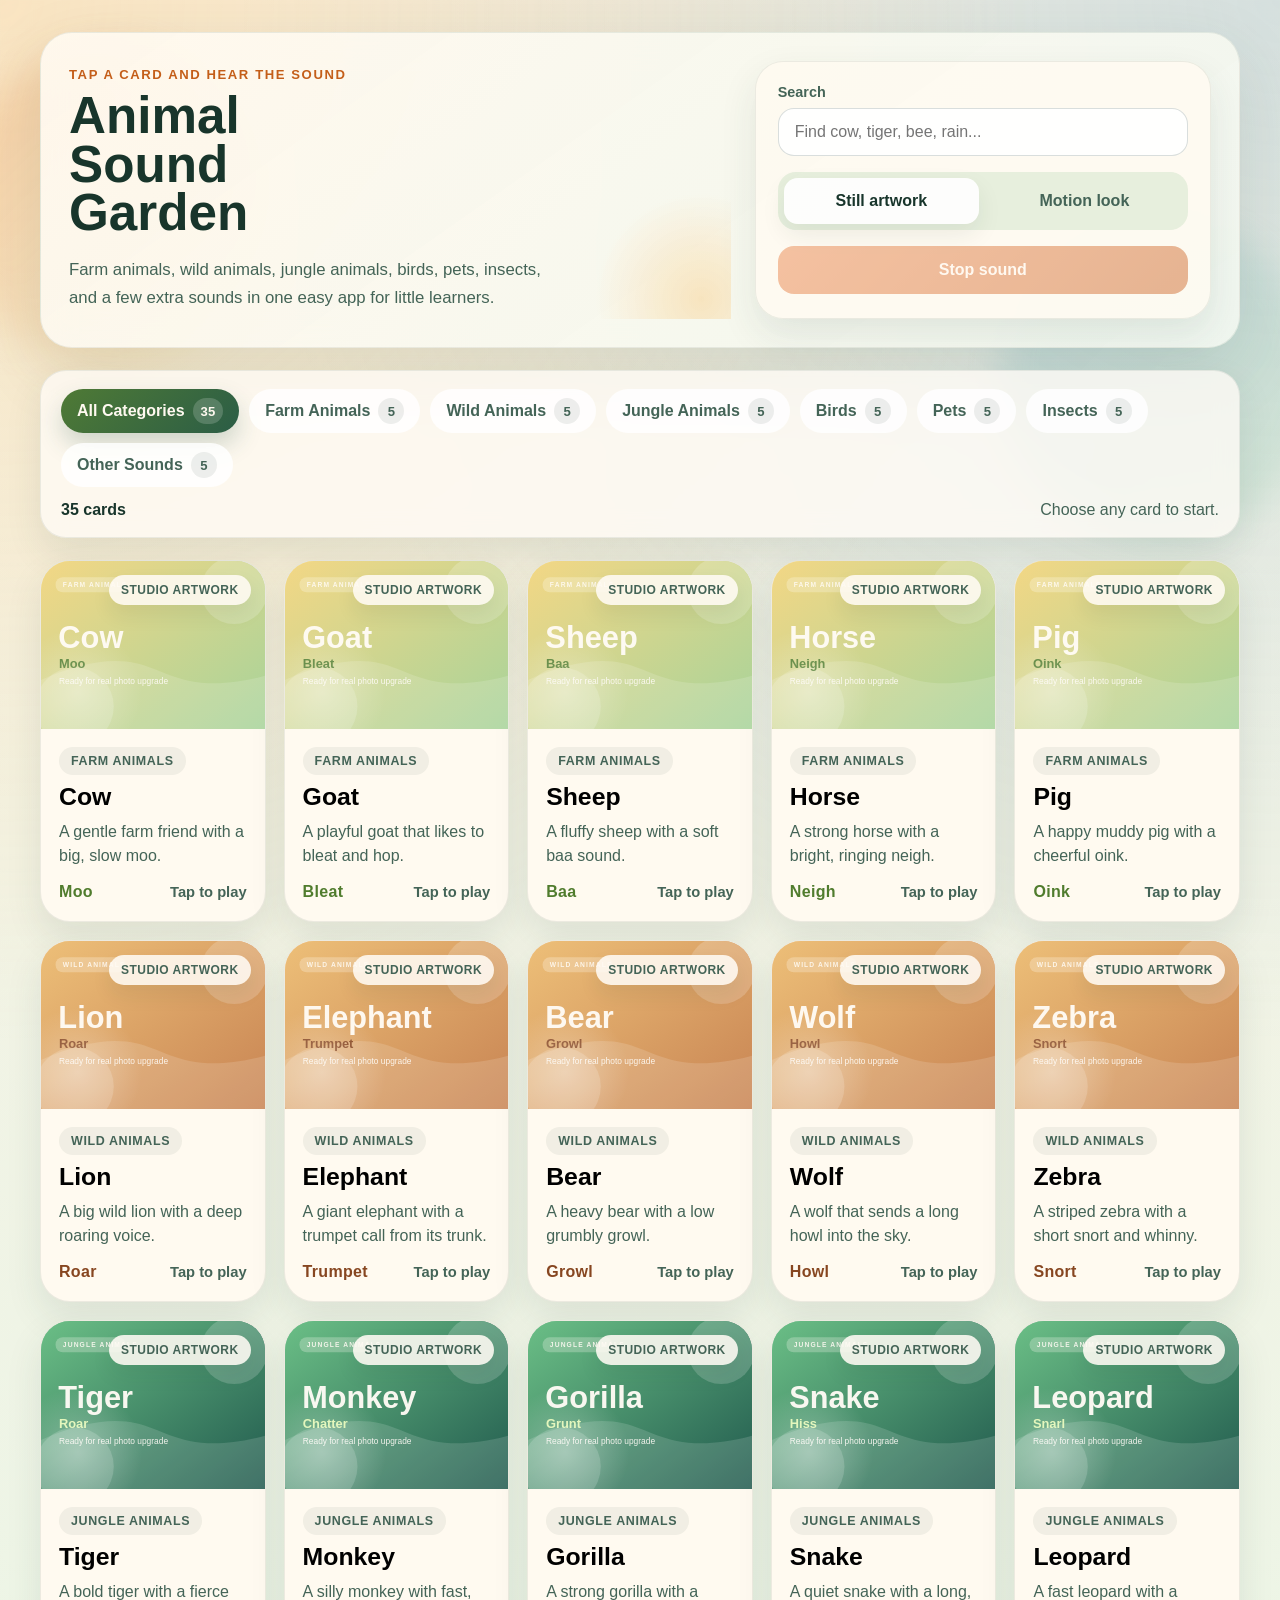
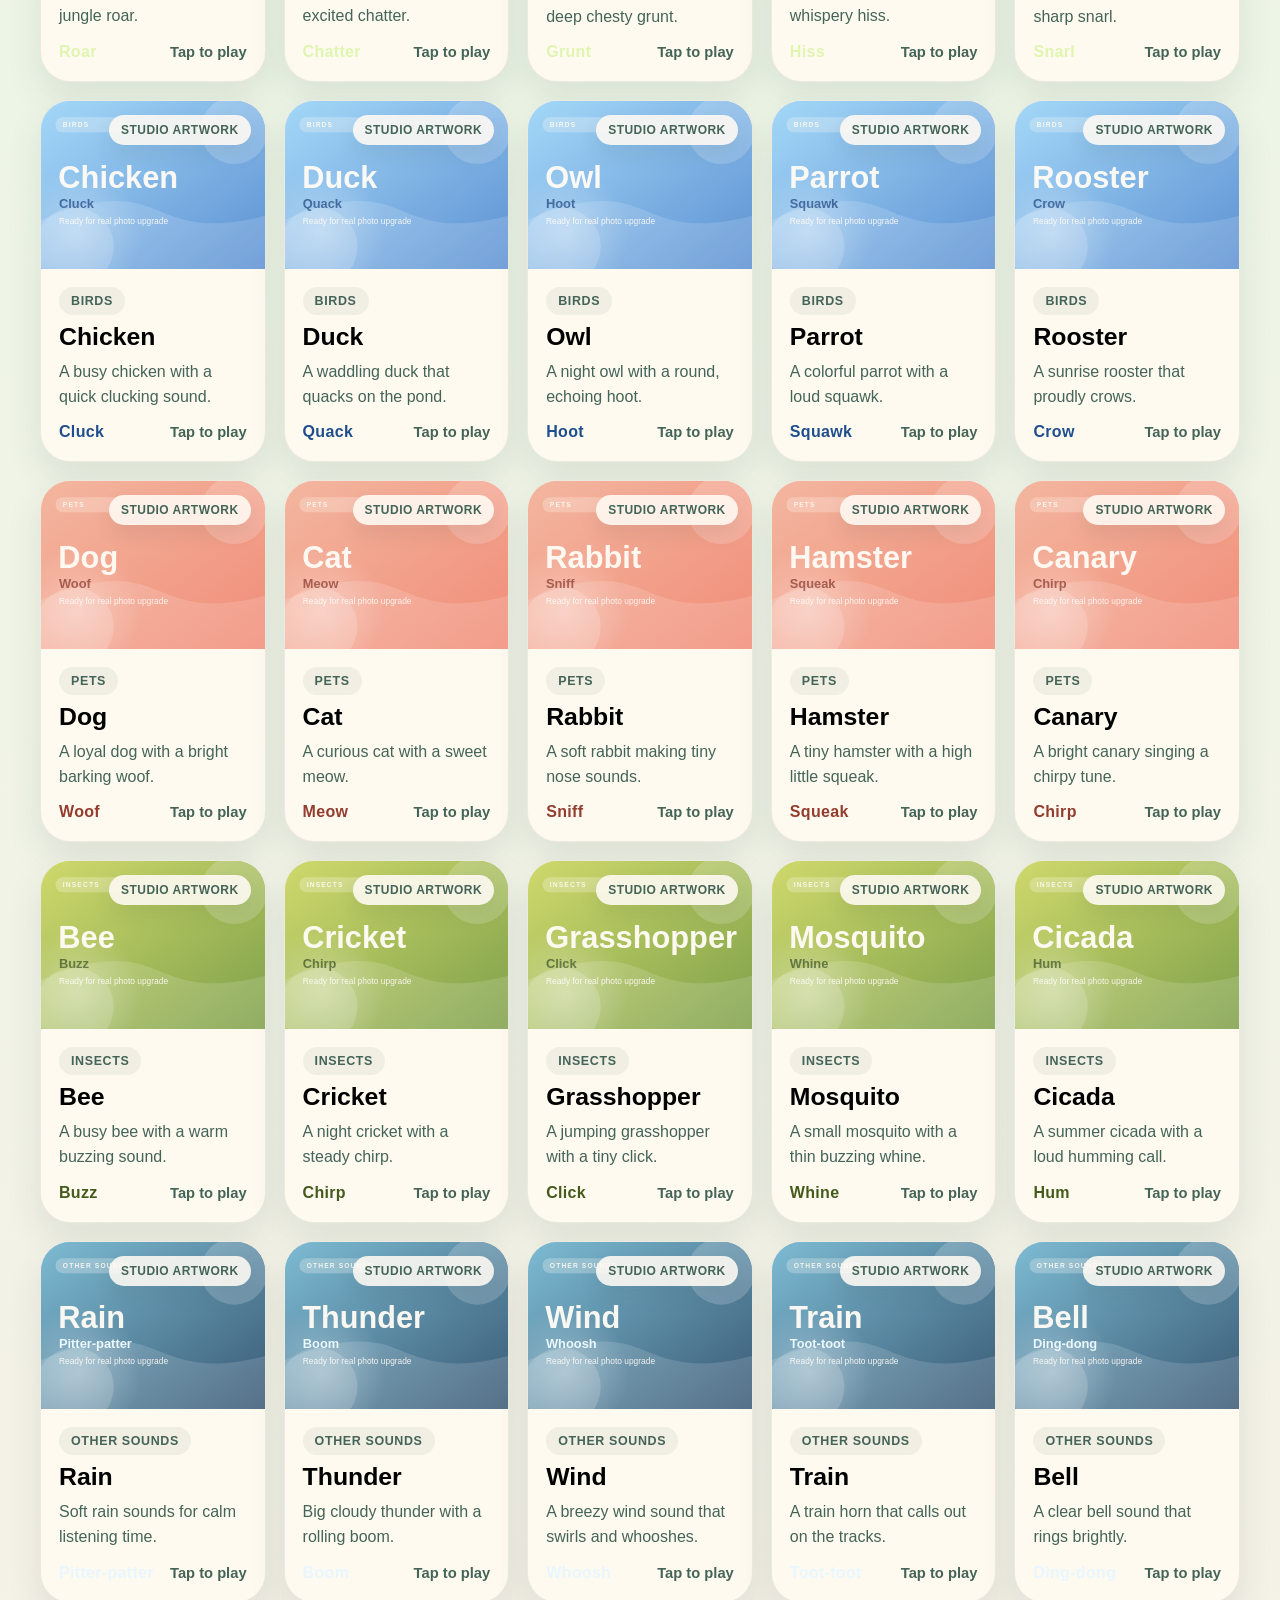
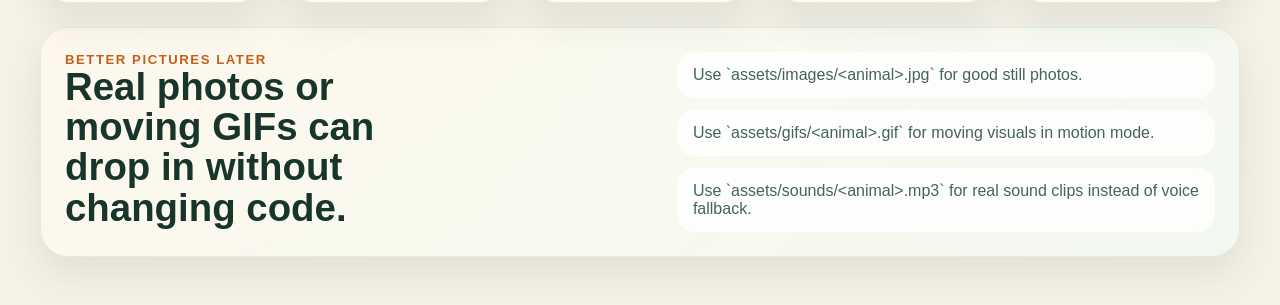
==== index.html @ b255bf7b "Add animal sound app" ====
<!DOCTYPE html>
<html lang="en">
  <head>
    <meta charset="UTF-8" />
    <meta name="viewport" content="width=device-width, initial-scale=1.0" />
    <title>Animal Sound Garden</title>
    <meta
      name="description"
      content="A playful animal soundboard with categories for farm animals, wild animals, jungle animals, birds, pets, insects, and more."
    />
    <link rel="stylesheet" href="styles.css" />
  </head>
  <body>
    <div class="page-shell">
      <div class="page-glow page-glow--left" aria-hidden="true"></div>
      <div class="page-glow page-glow--right" aria-hidden="true"></div>

      <header class="hero">
        <div class="hero__copy">
          <p class="hero__eyebrow">Tap a card and hear the sound</p>
          <h1>Animal Sound Garden</h1>
          <p class="hero__text">
            Farm animals, wild animals, jungle animals, birds, pets, insects,
            and a few extra sounds in one easy app for little learners.
          </p>
        </div>

        <div class="hero__panel">
          <label class="search-field" for="searchInput">
            <span class="search-field__label">Search</span>
            <input
              id="searchInput"
              type="search"
              placeholder="Find cow, tiger, bee, rain..."
              autocomplete="off"
            />
          </label>

          <div class="mode-picker" role="group" aria-label="Picture style">
            <button class="mode-picker__button is-active" data-asset-mode="still" type="button">
              Still artwork
            </button>
            <button class="mode-picker__button" data-asset-mode="motion" type="button">
              Motion look
            </button>
          </div>

          <button id="stopSoundButton" class="stop-button" type="button" disabled>
            Stop sound
          </button>
        </div>
      </header>

      <section class="toolbar">
        <div id="categoryChips" class="chip-row" aria-label="Animal categories"></div>
        <div class="toolbar__status">
          <p id="resultCount" class="result-count">0 cards</p>
          <p id="statusText" class="status-text">Choose any card to start.</p>
        </div>
      </section>

      <main>
        <section id="animalGrid" class="animal-grid" aria-live="polite"></section>
      </main>

      <section class="tips-card">
        <div>
          <p class="tips-card__eyebrow">Better pictures later</p>
          <h2>Real photos or moving GIFs can drop in without changing code.</h2>
        </div>
        <div class="tips-card__grid">
          <p>Use `assets/images/&lt;animal&gt;.jpg` for good still photos.</p>
          <p>Use `assets/gifs/&lt;animal&gt;.gif` for moving visuals in motion mode.</p>
          <p>Use `assets/sounds/&lt;animal&gt;.mp3` for real sound clips instead of voice fallback.</p>
        </div>
      </section>
    </div>

    <p id="liveStatus" class="sr-only" aria-live="polite"></p>

    <template id="animalCardTemplate">
      <article class="animal-card">
        <button class="animal-card__button" type="button">
          <div class="animal-card__visual">
            <img class="animal-card__image" alt="" loading="lazy" />
            <span class="animal-card__badge"></span>
          </div>

          <div class="animal-card__body">
            <span class="animal-card__category"></span>
            <h2 class="animal-card__name"></h2>
            <p class="animal-card__description"></p>

            <div class="animal-card__footer">
              <span class="animal-card__sound"></span>
              <span class="animal-card__hint">Tap to play</span>
            </div>
          </div>
        </button>
      </article>
    </template>

    <script src="app.js"></script>
  </body>
</html>
---- styles.css ----
:root {
  --bg: #f8f4e8;
  --bg-deep: #d8e5cd;
  --ink: #18352b;
  --ink-soft: #446457;
  --panel: rgba(255, 252, 246, 0.78);
  --panel-solid: #fffaf0;
  --line: rgba(24, 53, 43, 0.08);
  --shadow: 0 24px 70px rgba(43, 71, 58, 0.12);
  --shadow-soft: 0 16px 36px rgba(43, 71, 58, 0.1);
  --accent: #ef8b45;
  --accent-strong: #c45e19;
  --success: #4f7a35;
  --font-display: "Trebuchet MS", "Arial Rounded MT Bold", "Avenir Next", sans-serif;
  --font-body: "Avenir Next", "Segoe UI", "Gill Sans", sans-serif;
}

* {
  box-sizing: border-box;
}

html {
  scroll-behavior: smooth;
}

body {
  margin: 0;
  min-height: 100vh;
  font-family: var(--font-body);
  color: var(--ink);
  background:
    radial-gradient(circle at top left, rgba(255, 201, 120, 0.32), transparent 28%),
    radial-gradient(circle at top right, rgba(105, 168, 203, 0.24), transparent 28%),
    linear-gradient(180deg, #f7f1e4 0%, #edf5e6 48%, #f6f1e7 100%);
}

button,
input {
  font: inherit;
}

button {
  cursor: pointer;
}

img {
  display: block;
  max-width: 100%;
}

.page-shell {
  position: relative;
  width: min(1200px, calc(100% - 32px));
  margin: 0 auto;
  padding: 32px 0 48px;
}

.page-glow {
  position: absolute;
  z-index: -1;
  width: 320px;
  height: 320px;
  border-radius: 999px;
  filter: blur(18px);
  opacity: 0.42;
}

.page-glow--left {
  top: 48px;
  left: -90px;
  background: linear-gradient(135deg, rgba(241, 153, 88, 0.7), rgba(248, 224, 149, 0.36));
}

.page-glow--right {
  top: 220px;
  right: -80px;
  background: linear-gradient(135deg, rgba(90, 165, 196, 0.45), rgba(115, 197, 138, 0.38));
}

.hero {
  display: grid;
  grid-template-columns: 1.45fr 1fr;
  gap: 24px;
  align-items: stretch;
  padding: 28px;
  border: 1px solid var(--line);
  border-radius: 32px;
  background:
    linear-gradient(145deg, rgba(255, 251, 242, 0.9), rgba(245, 250, 241, 0.88)),
    linear-gradient(120deg, rgba(238, 145, 72, 0.08), rgba(78, 144, 171, 0.08));
  backdrop-filter: blur(16px);
  box-shadow: var(--shadow);
}

.hero__copy {
  position: relative;
  overflow: hidden;
  padding: 6px 6px 6px 0;
}

.hero__copy::after {
  content: "";
  position: absolute;
  inset: auto -80px -90px auto;
  width: 220px;
  height: 220px;
  border-radius: 999px;
  background: radial-gradient(circle, rgba(248, 202, 129, 0.44), transparent 68%);
}

.hero__eyebrow,
.tips-card__eyebrow {
  margin: 0 0 10px;
  font-size: 0.82rem;
  font-weight: 800;
  letter-spacing: 0.12em;
  text-transform: uppercase;
  color: var(--accent-strong);
}

.hero h1 {
  margin: 0;
  max-width: 12ch;
  font-family: var(--font-display);
  font-size: clamp(2.3rem, 4vw, 4.4rem);
  line-height: 0.95;
}

.hero__text {
  max-width: 54ch;
  margin: 18px 0 0;
  font-size: 1.05rem;
  line-height: 1.7;
  color: var(--ink-soft);
}

.hero__panel,
.tips-card,
.toolbar,
.animal-card__button {
  border: 1px solid var(--line);
}

.hero__panel {
  display: grid;
  gap: 16px;
  align-content: start;
  padding: 22px;
  border-radius: 28px;
  background: rgba(255, 250, 241, 0.82);
  box-shadow: var(--shadow-soft);
}

.search-field {
  display: grid;
  gap: 8px;
}

.search-field__label {
  font-size: 0.9rem;
  font-weight: 700;
  color: var(--ink-soft);
}

.search-field input {
  width: 100%;
  padding: 14px 16px;
  border: 1px solid rgba(24, 53, 43, 0.16);
  border-radius: 16px;
  background: rgba(255, 255, 255, 0.95);
  color: var(--ink);
  outline: none;
  transition: border-color 180ms ease, box-shadow 180ms ease, transform 180ms ease;
}

.search-field input:focus {
  border-color: rgba(239, 139, 69, 0.65);
  box-shadow: 0 0 0 4px rgba(239, 139, 69, 0.14);
  transform: translateY(-1px);
}

.mode-picker {
  display: inline-flex;
  gap: 8px;
  padding: 6px;
  border-radius: 18px;
  background: rgba(212, 229, 205, 0.55);
}

.mode-picker__button,
.chip-row button,
.stop-button {
  border: 0;
  transition:
    transform 180ms ease,
    background-color 180ms ease,
    color 180ms ease,
    box-shadow 180ms ease;
}

.mode-picker__button {
  flex: 1;
  min-height: 46px;
  padding: 0 14px;
  border-radius: 14px;
  font-weight: 700;
  color: var(--ink-soft);
  background: transparent;
}

.mode-picker__button.is-active {
  color: var(--ink);
  background: rgba(255, 255, 255, 0.92);
  box-shadow: 0 10px 24px rgba(24, 53, 43, 0.08);
}

.stop-button {
  min-height: 48px;
  padding: 0 18px;
  border-radius: 16px;
  font-weight: 800;
  color: #fff8f0;
  background: linear-gradient(135deg, #e87d40, #c85f1f);
}

.stop-button:disabled {
  cursor: not-allowed;
  opacity: 0.45;
  box-shadow: none;
}

.toolbar {
  margin-top: 22px;
  padding: 18px 20px;
  border-radius: 26px;
  background: var(--panel);
  backdrop-filter: blur(12px);
  box-shadow: var(--shadow-soft);
}

.chip-row {
  display: flex;
  flex-wrap: wrap;
  gap: 10px;
}

.chip-row button {
  display: inline-flex;
  align-items: center;
  gap: 8px;
  min-height: 44px;
  padding: 0 16px;
  border-radius: 999px;
  background: rgba(255, 255, 255, 0.82);
  color: var(--ink-soft);
  font-weight: 700;
}

.chip-row button .chip-count {
  display: inline-flex;
  align-items: center;
  justify-content: center;
  min-width: 26px;
  height: 26px;
  padding: 0 8px;
  border-radius: 999px;
  background: rgba(24, 53, 43, 0.08);
  font-size: 0.82rem;
}

.chip-row button.is-active {
  color: #fff9f0;
  background: linear-gradient(135deg, var(--success), #2b5d46);
  box-shadow: 0 12px 24px rgba(43, 93, 70, 0.22);
}

.chip-row button.is-active .chip-count {
  background: rgba(255, 255, 255, 0.18);
}

.toolbar__status {
  display: flex;
  flex-wrap: wrap;
  gap: 8px 18px;
  justify-content: space-between;
  align-items: center;
  margin-top: 14px;
}

.result-count,
.status-text,
.tips-card p {
  margin: 0;
}

.result-count {
  font-weight: 800;
}

.status-text {
  color: var(--ink-soft);
}

.animal-grid {
  display: grid;
  grid-template-columns: repeat(auto-fit, minmax(220px, 1fr));
  gap: 18px;
  margin-top: 22px;
}

.animal-card {
  min-height: 100%;
}

.animal-card__button {
  display: flex;
  flex-direction: column;
  width: 100%;
  min-height: 100%;
  padding: 0;
  overflow: hidden;
  border-radius: 30px;
  background: var(--panel-solid);
  box-shadow: var(--shadow-soft);
  text-align: left;
}

.animal-card__button:hover,
.animal-card__button:focus-visible,
.mode-picker__button:hover,
.chip-row button:hover,
.stop-button:not(:disabled):hover {
  transform: translateY(-2px);
}

.animal-card__button:focus-visible,
.mode-picker__button:focus-visible,
.chip-row button:focus-visible,
.stop-button:focus-visible {
  outline: none;
  box-shadow:
    0 0 0 4px rgba(239, 139, 69, 0.18),
    0 14px 30px rgba(24, 53, 43, 0.12);
}

.animal-card__button.is-playing {
  box-shadow:
    0 0 0 4px rgba(239, 139, 69, 0.16),
    0 16px 34px rgba(24, 53, 43, 0.14);
}

.animal-card__button.is-playing .animal-card__badge {
  background: rgba(255, 249, 240, 0.96);
  color: var(--card-accent);
}

.animal-card__visual {
  position: relative;
  aspect-ratio: 4 / 3;
  overflow: hidden;
  background:
    radial-gradient(circle at top left, rgba(255, 255, 255, 0.36), transparent 30%),
    linear-gradient(135deg, var(--card-start), var(--card-end));
}

.animal-card__visual::after {
  content: "";
  position: absolute;
  inset: auto auto -28px -28px;
  width: 130px;
  height: 130px;
  border-radius: 999px;
  background: radial-gradient(circle, rgba(255, 255, 255, 0.32), transparent 70%);
  pointer-events: none;
}

.animal-card__image {
  width: 100%;
  height: 100%;
  object-fit: cover;
}

.animal-card--motion .animal-card__image {
  animation: drift 14s ease-in-out infinite alternate;
}

.animal-card__badge {
  position: absolute;
  top: 14px;
  right: 14px;
  padding: 8px 12px;
  border-radius: 999px;
  background: rgba(255, 251, 244, 0.88);
  color: var(--ink-soft);
  font-size: 0.75rem;
  font-weight: 800;
  letter-spacing: 0.04em;
  text-transform: uppercase;
  box-shadow: 0 10px 20px rgba(24, 53, 43, 0.08);
}

.animal-card__body {
  display: grid;
  gap: 10px;
  padding: 18px 18px 20px;
}

.animal-card__category {
  justify-self: start;
  padding: 7px 12px;
  border-radius: 999px;
  background: rgba(24, 53, 43, 0.06);
  color: var(--ink-soft);
  font-size: 0.78rem;
  font-weight: 800;
  letter-spacing: 0.05em;
  text-transform: uppercase;
}

.animal-card__name {
  margin: 0;
  font-family: var(--font-display);
  font-size: 1.55rem;
  line-height: 1;
}

.animal-card__description {
  margin: 0;
  line-height: 1.55;
  color: var(--ink-soft);
}

.animal-card__footer {
  display: flex;
  flex-wrap: wrap;
  gap: 10px;
  justify-content: space-between;
  align-items: center;
  margin-top: 4px;
}

.animal-card__sound {
  color: var(--card-accent);
  font-weight: 900;
  letter-spacing: 0.02em;
}

.animal-card__hint {
  color: var(--ink-soft);
  font-size: 0.92rem;
  font-weight: 700;
}

.empty-state {
  display: grid;
  place-items: center;
  min-height: 240px;
  padding: 28px;
  border: 1px dashed rgba(24, 53, 43, 0.18);
  border-radius: 30px;
  background: rgba(255, 255, 255, 0.6);
  text-align: center;
}

.empty-state h2 {
  margin: 0 0 8px;
  font-family: var(--font-display);
  font-size: 1.8rem;
}

.empty-state p {
  margin: 0;
  max-width: 34ch;
  color: var(--ink-soft);
}

.tips-card {
  display: grid;
  grid-template-columns: 1.1fr 1fr;
  gap: 20px;
  margin-top: 24px;
  padding: 24px;
  border-radius: 28px;
  background:
    linear-gradient(145deg, rgba(253, 248, 238, 0.95), rgba(243, 249, 241, 0.92)),
    linear-gradient(120deg, rgba(239, 139, 69, 0.06), rgba(67, 129, 154, 0.08));
  box-shadow: var(--shadow-soft);
}

.tips-card h2 {
  margin: 0;
  max-width: 18ch;
  font-family: var(--font-display);
  font-size: clamp(1.6rem, 3vw, 2.4rem);
  line-height: 1.05;
}

.tips-card__grid {
  display: grid;
  gap: 12px;
}

.tips-card__grid p {
  padding: 14px 16px;
  border-radius: 18px;
  background: rgba(255, 255, 255, 0.82);
  color: var(--ink-soft);
}

.sr-only {
  position: absolute;
  width: 1px;
  height: 1px;
  padding: 0;
  margin: -1px;
  overflow: hidden;
  clip: rect(0, 0, 0, 0);
  white-space: nowrap;
  border: 0;
}

@keyframes drift {
  from {
    transform: scale(1.04) translate3d(-1.8%, -1%, 0);
  }

  to {
    transform: scale(1.12) translate3d(1.8%, 1%, 0);
  }
}

@media (max-width: 900px) {
  .hero,
  .tips-card {
    grid-template-columns: 1fr;
  }

  .hero h1,
  .tips-card h2 {
    max-width: none;
  }
}

@media (max-width: 640px) {
  .page-shell {
    width: min(100% - 20px, 1200px);
    padding-top: 20px;
  }

  .hero,
  .hero__panel,
  .toolbar,
  .tips-card {
    padding: 20px;
    border-radius: 24px;
  }

  .hero h1 {
    font-size: 2.35rem;
  }

  .toolbar__status,
  .animal-card__footer {
    align-items: flex-start;
  }
}

@media (prefers-reduced-motion: reduce) {
  html {
    scroll-behavior: auto;
  }

  *,
  *::before,
  *::after {
    animation-duration: 0.01ms !important;
    animation-iteration-count: 1 !important;
    transition-duration: 0.01ms !important;
  }
}
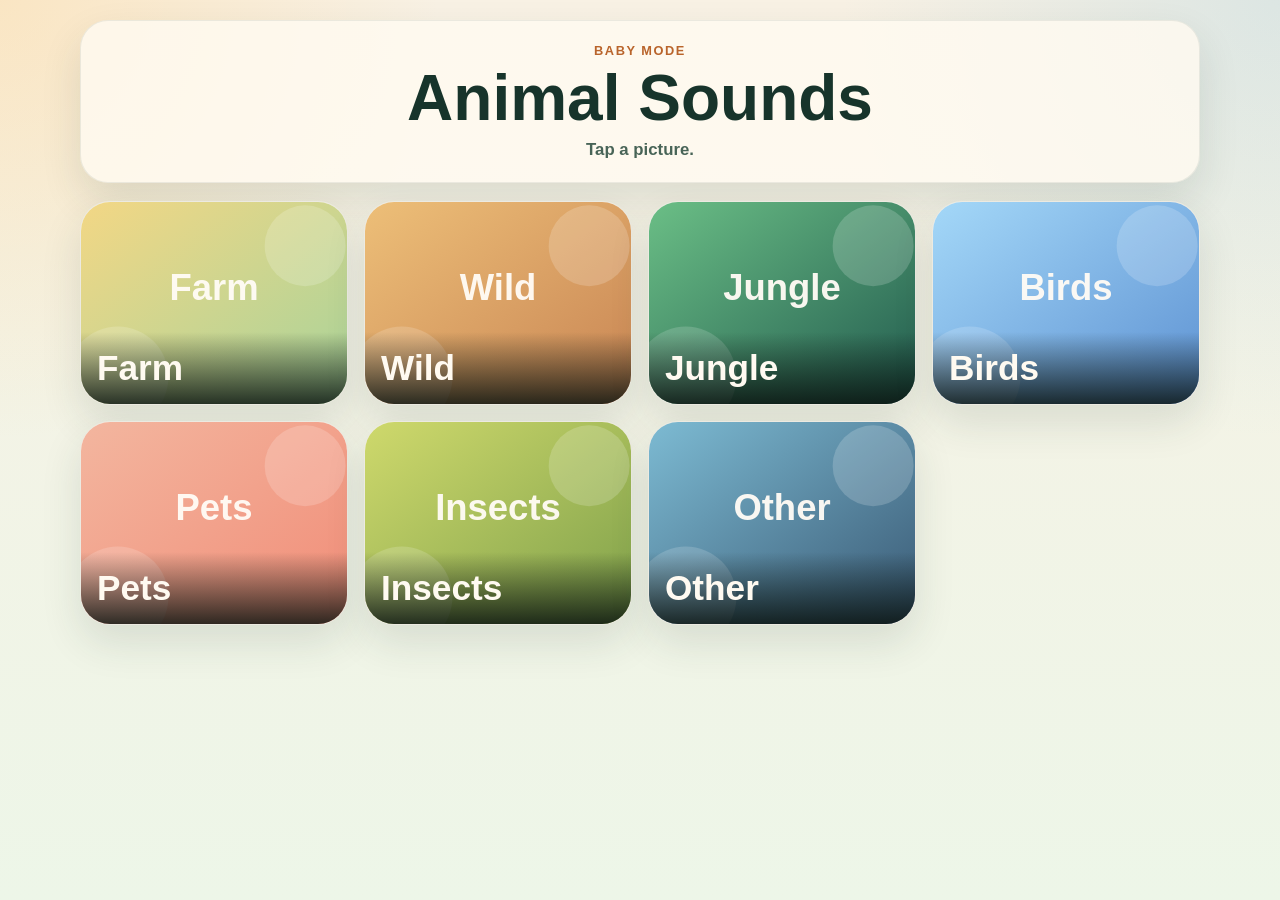
==== commit 5205b10a: "2nd version" ====
--- a/index.html
+++ b/index.html
@@ -3,98 +3,56 @@
   <head>
     <meta charset="UTF-8" />
     <meta name="viewport" content="width=device-width, initial-scale=1.0" />
-    <title>Animal Sound Garden</title>
+    <title>Animal Sounds</title>
     <meta
       name="description"
-      content="A playful animal soundboard with categories for farm animals, wild animals, jungle animals, birds, pets, insects, and more."
+      content="A very simple baby-friendly animal sound app with category pictures and tappable animal GIFs."
     />
     <link rel="stylesheet" href="styles.css" />
   </head>
   <body>
     <div class="page-shell">
-      <div class="page-glow page-glow--left" aria-hidden="true"></div>
-      <div class="page-glow page-glow--right" aria-hidden="true"></div>
+      <header class="hero hero--simple">
+        <p class="hero__eyebrow">Baby mode</p>
+        <h1>Animal Sounds</h1>
+        <p class="hero__text">Tap a picture.</p>
+      </header>
 
-      <header class="hero">
-        <div class="hero__copy">
-          <p class="hero__eyebrow">Tap a card and hear the sound</p>
-          <h1>Animal Sound Garden</h1>
-          <p class="hero__text">
-            Farm animals, wild animals, jungle animals, birds, pets, insects,
-            and a few extra sounds in one easy app for little learners.
-          </p>
-        </div>
+      <main>
+        <section id="categoryView" class="view-section">
+          <div id="categoryGrid" class="category-grid" aria-label="Categories"></div>
+        </section>
 
-        <div class="hero__panel">
-          <label class="search-field" for="searchInput">
-            <span class="search-field__label">Search</span>
-            <input
-              id="searchInput"
-              type="search"
-              placeholder="Find cow, tiger, bee, rain..."
-              autocomplete="off"
-            />
-          </label>
-
-          <div class="mode-picker" role="group" aria-label="Picture style">
-            <button class="mode-picker__button is-active" data-asset-mode="still" type="button">
-              Still artwork
-            </button>
-            <button class="mode-picker__button" data-asset-mode="motion" type="button">
-              Motion look
-            </button>
+        <section id="animalView" class="view-section" hidden>
+          <div class="view-topbar">
+            <button id="backButton" class="back-button" type="button">Back</button>
+            <h2 id="selectedCategoryTitle" class="view-title"></h2>
           </div>
 
-          <button id="stopSoundButton" class="stop-button" type="button" disabled>
-            Stop sound
-          </button>
-        </div>
-      </header>
-
-      <section class="toolbar">
-        <div id="categoryChips" class="chip-row" aria-label="Animal categories"></div>
-        <div class="toolbar__status">
-          <p id="resultCount" class="result-count">0 cards</p>
-          <p id="statusText" class="status-text">Choose any card to start.</p>
-        </div>
-      </section>
-
-      <main>
-        <section id="animalGrid" class="animal-grid" aria-live="polite"></section>
+          <section id="animalGrid" class="animal-grid" aria-live="polite"></section>
+        </section>
       </main>
-
-      <section class="tips-card">
-        <div>
-          <p class="tips-card__eyebrow">Better pictures later</p>
-          <h2>Real photos or moving GIFs can drop in without changing code.</h2>
-        </div>
-        <div class="tips-card__grid">
-          <p>Use `assets/images/&lt;animal&gt;.jpg` for good still photos.</p>
-          <p>Use `assets/gifs/&lt;animal&gt;.gif` for moving visuals in motion mode.</p>
-          <p>Use `assets/sounds/&lt;animal&gt;.mp3` for real sound clips instead of voice fallback.</p>
-        </div>
-      </section>
     </div>
 
     <p id="liveStatus" class="sr-only" aria-live="polite"></p>
 
+    <template id="categoryCardTemplate">
+      <article class="category-card">
+        <button class="category-card__button" type="button">
+          <img class="category-card__image" alt="" loading="lazy" />
+          <div class="category-card__overlay">
+            <h2 class="category-card__name"></h2>
+          </div>
+        </button>
+      </article>
+    </template>
+
     <template id="animalCardTemplate">
       <article class="animal-card">
         <button class="animal-card__button" type="button">
-          <div class="animal-card__visual">
-            <img class="animal-card__image" alt="" loading="lazy" />
-            <span class="animal-card__badge"></span>
-          </div>
-
-          <div class="animal-card__body">
-            <span class="animal-card__category"></span>
+          <img class="animal-card__image" alt="" loading="lazy" />
+          <div class="animal-card__overlay">
             <h2 class="animal-card__name"></h2>
-            <p class="animal-card__description"></p>
-
-            <div class="animal-card__footer">
-              <span class="animal-card__sound"></span>
-              <span class="animal-card__hint">Tap to play</span>
-            </div>
           </div>
         </button>
       </article>
--- a/styles.css
+++ b/styles.css
@@ -1,26 +1,15 @@
 :root {
-  --bg: #f8f4e8;
-  --bg-deep: #d8e5cd;
-  --ink: #18352b;
-  --ink-soft: #446457;
-  --panel: rgba(255, 252, 246, 0.78);
-  --panel-solid: #fffaf0;
-  --line: rgba(24, 53, 43, 0.08);
-  --shadow: 0 24px 70px rgba(43, 71, 58, 0.12);
-  --shadow-soft: 0 16px 36px rgba(43, 71, 58, 0.1);
-  --accent: #ef8b45;
-  --accent-strong: #c45e19;
-  --success: #4f7a35;
-  --font-display: "Trebuchet MS", "Arial Rounded MT Bold", "Avenir Next", sans-serif;
-  --font-body: "Avenir Next", "Segoe UI", "Gill Sans", sans-serif;
+  --bg: #f8f1e4;
+  --ink: #17342b;
+  --panel: #fffaf1;
+  --line: rgba(23, 52, 43, 0.08);
+  --shadow: 0 18px 40px rgba(33, 57, 46, 0.12);
+  --font-display: "Trebuchet MS", "Arial Rounded MT Bold", sans-serif;
+  --font-body: "Avenir Next", "Segoe UI", sans-serif;
 }
 
 * {
   box-sizing: border-box;
-}
-
-html {
-  scroll-behavior: smooth;
 }
 
 body {
@@ -29,482 +18,172 @@
   font-family: var(--font-body);
   color: var(--ink);
   background:
-    radial-gradient(circle at top left, rgba(255, 201, 120, 0.32), transparent 28%),
-    radial-gradient(circle at top right, rgba(105, 168, 203, 0.24), transparent 28%),
-    linear-gradient(180deg, #f7f1e4 0%, #edf5e6 48%, #f6f1e7 100%);
-}
-
-button,
-input {
+    radial-gradient(circle at top left, rgba(255, 207, 132, 0.34), transparent 28%),
+    radial-gradient(circle at top right, rgba(122, 190, 223, 0.22), transparent 28%),
+    linear-gradient(180deg, #f8f1e4 0%, #edf6e8 100%);
+}
+
+button {
   font: inherit;
-}
-
-button {
-  cursor: pointer;
 }
 
 img {
   display: block;
-  max-width: 100%;
+  width: 100%;
 }
 
 .page-shell {
-  position: relative;
-  width: min(1200px, calc(100% - 32px));
+  width: min(1120px, calc(100% - 24px));
   margin: 0 auto;
-  padding: 32px 0 48px;
-}
-
-.page-glow {
-  position: absolute;
-  z-index: -1;
-  width: 320px;
-  height: 320px;
-  border-radius: 999px;
-  filter: blur(18px);
-  opacity: 0.42;
-}
-
-.page-glow--left {
-  top: 48px;
-  left: -90px;
-  background: linear-gradient(135deg, rgba(241, 153, 88, 0.7), rgba(248, 224, 149, 0.36));
-}
-
-.page-glow--right {
-  top: 220px;
-  right: -80px;
-  background: linear-gradient(135deg, rgba(90, 165, 196, 0.45), rgba(115, 197, 138, 0.38));
+  padding: 20px 0 32px;
 }
 
 .hero {
-  display: grid;
-  grid-template-columns: 1.45fr 1fr;
-  gap: 24px;
-  align-items: stretch;
-  padding: 28px;
+  margin-bottom: 18px;
+  padding: 22px 20px;
   border: 1px solid var(--line);
-  border-radius: 32px;
-  background:
-    linear-gradient(145deg, rgba(255, 251, 242, 0.9), rgba(245, 250, 241, 0.88)),
-    linear-gradient(120deg, rgba(238, 145, 72, 0.08), rgba(78, 144, 171, 0.08));
-  backdrop-filter: blur(16px);
+  border-radius: 28px;
+  background: rgba(255, 250, 241, 0.82);
   box-shadow: var(--shadow);
-}
-
-.hero__copy {
-  position: relative;
-  overflow: hidden;
-  padding: 6px 6px 6px 0;
-}
-
-.hero__copy::after {
-  content: "";
-  position: absolute;
-  inset: auto -80px -90px auto;
-  width: 220px;
-  height: 220px;
-  border-radius: 999px;
-  background: radial-gradient(circle, rgba(248, 202, 129, 0.44), transparent 68%);
-}
-
-.hero__eyebrow,
-.tips-card__eyebrow {
-  margin: 0 0 10px;
-  font-size: 0.82rem;
+  text-align: center;
+}
+
+.hero__eyebrow {
+  margin: 0 0 8px;
+  font-size: 0.8rem;
   font-weight: 800;
   letter-spacing: 0.12em;
   text-transform: uppercase;
-  color: var(--accent-strong);
+  color: #b9642b;
 }
 
 .hero h1 {
   margin: 0;
-  max-width: 12ch;
   font-family: var(--font-display);
-  font-size: clamp(2.3rem, 4vw, 4.4rem);
-  line-height: 0.95;
+  font-size: clamp(2.2rem, 6vw, 4rem);
+  line-height: 1;
 }
 
 .hero__text {
-  max-width: 54ch;
-  margin: 18px 0 0;
+  margin: 10px 0 0;
   font-size: 1.05rem;
-  line-height: 1.7;
-  color: var(--ink-soft);
-}
-
-.hero__panel,
-.tips-card,
-.toolbar,
-.animal-card__button {
-  border: 1px solid var(--line);
-}
-
-.hero__panel {
+  font-weight: 700;
+  color: #486457;
+}
+
+.view-topbar {
+  display: flex;
+  align-items: center;
+  gap: 14px;
+  margin-bottom: 16px;
+}
+
+.back-button {
+  min-width: 104px;
+  min-height: 56px;
+  border: 0;
+  border-radius: 18px;
+  background: #2e6b52;
+  color: #fffaf1;
+  font-weight: 800;
+  box-shadow: 0 10px 24px rgba(46, 107, 82, 0.24);
+  touch-action: manipulation;
+}
+
+.view-title {
+  margin: 0;
+  font-family: var(--font-display);
+  font-size: clamp(1.6rem, 4vw, 2.4rem);
+}
+
+.category-grid,
+.animal-grid {
   display: grid;
   gap: 16px;
-  align-content: start;
-  padding: 22px;
-  border-radius: 28px;
-  background: rgba(255, 250, 241, 0.82);
-  box-shadow: var(--shadow-soft);
-}
-
-.search-field {
-  display: grid;
-  gap: 8px;
-}
-
-.search-field__label {
-  font-size: 0.9rem;
-  font-weight: 700;
-  color: var(--ink-soft);
-}
-
-.search-field input {
-  width: 100%;
-  padding: 14px 16px;
-  border: 1px solid rgba(24, 53, 43, 0.16);
-  border-radius: 16px;
-  background: rgba(255, 255, 255, 0.95);
-  color: var(--ink);
-  outline: none;
-  transition: border-color 180ms ease, box-shadow 180ms ease, transform 180ms ease;
-}
-
-.search-field input:focus {
-  border-color: rgba(239, 139, 69, 0.65);
-  box-shadow: 0 0 0 4px rgba(239, 139, 69, 0.14);
-  transform: translateY(-1px);
-}
-
-.mode-picker {
-  display: inline-flex;
-  gap: 8px;
-  padding: 6px;
-  border-radius: 18px;
-  background: rgba(212, 229, 205, 0.55);
-}
-
-.mode-picker__button,
-.chip-row button,
-.stop-button {
-  border: 0;
-  transition:
-    transform 180ms ease,
-    background-color 180ms ease,
-    color 180ms ease,
-    box-shadow 180ms ease;
-}
-
-.mode-picker__button {
-  flex: 1;
-  min-height: 46px;
-  padding: 0 14px;
-  border-radius: 14px;
-  font-weight: 700;
-  color: var(--ink-soft);
-  background: transparent;
-}
-
-.mode-picker__button.is-active {
-  color: var(--ink);
-  background: rgba(255, 255, 255, 0.92);
-  box-shadow: 0 10px 24px rgba(24, 53, 43, 0.08);
-}
-
-.stop-button {
-  min-height: 48px;
-  padding: 0 18px;
-  border-radius: 16px;
-  font-weight: 800;
-  color: #fff8f0;
-  background: linear-gradient(135deg, #e87d40, #c85f1f);
-}
-
-.stop-button:disabled {
-  cursor: not-allowed;
-  opacity: 0.45;
-  box-shadow: none;
-}
-
-.toolbar {
-  margin-top: 22px;
-  padding: 18px 20px;
-  border-radius: 26px;
-  background: var(--panel);
-  backdrop-filter: blur(12px);
-  box-shadow: var(--shadow-soft);
-}
-
-.chip-row {
-  display: flex;
-  flex-wrap: wrap;
-  gap: 10px;
-}
-
-.chip-row button {
-  display: inline-flex;
-  align-items: center;
-  gap: 8px;
-  min-height: 44px;
-  padding: 0 16px;
-  border-radius: 999px;
-  background: rgba(255, 255, 255, 0.82);
-  color: var(--ink-soft);
-  font-weight: 700;
-}
-
-.chip-row button .chip-count {
-  display: inline-flex;
-  align-items: center;
-  justify-content: center;
-  min-width: 26px;
-  height: 26px;
-  padding: 0 8px;
-  border-radius: 999px;
-  background: rgba(24, 53, 43, 0.08);
-  font-size: 0.82rem;
-}
-
-.chip-row button.is-active {
-  color: #fff9f0;
-  background: linear-gradient(135deg, var(--success), #2b5d46);
-  box-shadow: 0 12px 24px rgba(43, 93, 70, 0.22);
-}
-
-.chip-row button.is-active .chip-count {
-  background: rgba(255, 255, 255, 0.18);
-}
-
-.toolbar__status {
-  display: flex;
-  flex-wrap: wrap;
-  gap: 8px 18px;
-  justify-content: space-between;
-  align-items: center;
-  margin-top: 14px;
-}
-
-.result-count,
-.status-text,
-.tips-card p {
-  margin: 0;
-}
-
-.result-count {
-  font-weight: 800;
-}
-
-.status-text {
-  color: var(--ink-soft);
+}
+
+.category-grid {
+  grid-template-columns: repeat(auto-fit, minmax(230px, 1fr));
 }
 
 .animal-grid {
-  display: grid;
-  grid-template-columns: repeat(auto-fit, minmax(220px, 1fr));
-  gap: 18px;
-  margin-top: 22px;
-}
-
+  grid-template-columns: repeat(auto-fit, minmax(190px, 1fr));
+}
+
+.category-card,
 .animal-card {
   min-height: 100%;
 }
 
+.category-card__button,
 .animal-card__button {
-  display: flex;
-  flex-direction: column;
+  position: relative;
   width: 100%;
   min-height: 100%;
   padding: 0;
   overflow: hidden;
+  border: 1px solid var(--line);
   border-radius: 30px;
-  background: var(--panel-solid);
-  box-shadow: var(--shadow-soft);
+  background: var(--panel);
+  box-shadow: var(--shadow);
+  touch-action: manipulation;
+}
+
+.category-card__button {
+  aspect-ratio: 4 / 3;
+}
+
+.animal-card__button {
+  aspect-ratio: 1 / 1;
+}
+
+.category-card__image,
+.animal-card__image {
+  height: 100%;
+  object-fit: cover;
+}
+
+.category-card__overlay,
+.animal-card__overlay {
+  position: absolute;
+  inset: auto 0 0 0;
+  padding: 16px;
+  background: linear-gradient(180deg, rgba(10, 19, 15, 0) 0%, rgba(10, 19, 15, 0.84) 100%);
+}
+
+.category-card__name,
+.animal-card__name {
+  margin: 0;
+  color: #fffaf1;
+  font-family: var(--font-display);
   text-align: left;
 }
 
+.category-card__name {
+  font-size: clamp(1.6rem, 4vw, 2.2rem);
+}
+
+.animal-card__name {
+  font-size: clamp(1.3rem, 3.2vw, 1.8rem);
+}
+
+.category-card__button:focus-visible,
+.animal-card__button:focus-visible,
+.back-button:focus-visible {
+  outline: 4px solid rgba(239, 139, 69, 0.34);
+  outline-offset: 2px;
+}
+
+.category-card__button:hover,
 .animal-card__button:hover,
-.animal-card__button:focus-visible,
-.mode-picker__button:hover,
-.chip-row button:hover,
-.stop-button:not(:disabled):hover {
+.back-button:hover {
   transform: translateY(-2px);
-}
-
-.animal-card__button:focus-visible,
-.mode-picker__button:focus-visible,
-.chip-row button:focus-visible,
-.stop-button:focus-visible {
-  outline: none;
-  box-shadow:
-    0 0 0 4px rgba(239, 139, 69, 0.18),
-    0 14px 30px rgba(24, 53, 43, 0.12);
 }
 
 .animal-card__button.is-playing {
   box-shadow:
-    0 0 0 4px rgba(239, 139, 69, 0.16),
-    0 16px 34px rgba(24, 53, 43, 0.14);
-}
-
-.animal-card__button.is-playing .animal-card__badge {
-  background: rgba(255, 249, 240, 0.96);
-  color: var(--card-accent);
-}
-
-.animal-card__visual {
-  position: relative;
-  aspect-ratio: 4 / 3;
-  overflow: hidden;
-  background:
-    radial-gradient(circle at top left, rgba(255, 255, 255, 0.36), transparent 30%),
-    linear-gradient(135deg, var(--card-start), var(--card-end));
-}
-
-.animal-card__visual::after {
-  content: "";
-  position: absolute;
-  inset: auto auto -28px -28px;
-  width: 130px;
-  height: 130px;
-  border-radius: 999px;
-  background: radial-gradient(circle, rgba(255, 255, 255, 0.32), transparent 70%);
-  pointer-events: none;
-}
-
-.animal-card__image {
-  width: 100%;
-  height: 100%;
-  object-fit: cover;
-}
-
-.animal-card--motion .animal-card__image {
-  animation: drift 14s ease-in-out infinite alternate;
-}
-
-.animal-card__badge {
-  position: absolute;
-  top: 14px;
-  right: 14px;
-  padding: 8px 12px;
-  border-radius: 999px;
-  background: rgba(255, 251, 244, 0.88);
-  color: var(--ink-soft);
-  font-size: 0.75rem;
-  font-weight: 800;
-  letter-spacing: 0.04em;
-  text-transform: uppercase;
-  box-shadow: 0 10px 20px rgba(24, 53, 43, 0.08);
-}
-
-.animal-card__body {
-  display: grid;
-  gap: 10px;
-  padding: 18px 18px 20px;
-}
-
-.animal-card__category {
-  justify-self: start;
-  padding: 7px 12px;
-  border-radius: 999px;
-  background: rgba(24, 53, 43, 0.06);
-  color: var(--ink-soft);
-  font-size: 0.78rem;
-  font-weight: 800;
-  letter-spacing: 0.05em;
-  text-transform: uppercase;
-}
-
-.animal-card__name {
-  margin: 0;
-  font-family: var(--font-display);
-  font-size: 1.55rem;
-  line-height: 1;
-}
-
-.animal-card__description {
-  margin: 0;
-  line-height: 1.55;
-  color: var(--ink-soft);
-}
-
-.animal-card__footer {
-  display: flex;
-  flex-wrap: wrap;
-  gap: 10px;
-  justify-content: space-between;
-  align-items: center;
-  margin-top: 4px;
-}
-
-.animal-card__sound {
-  color: var(--card-accent);
-  font-weight: 900;
-  letter-spacing: 0.02em;
-}
-
-.animal-card__hint {
-  color: var(--ink-soft);
-  font-size: 0.92rem;
-  font-weight: 700;
-}
-
-.empty-state {
-  display: grid;
-  place-items: center;
-  min-height: 240px;
-  padding: 28px;
-  border: 1px dashed rgba(24, 53, 43, 0.18);
-  border-radius: 30px;
-  background: rgba(255, 255, 255, 0.6);
-  text-align: center;
-}
-
-.empty-state h2 {
-  margin: 0 0 8px;
-  font-family: var(--font-display);
-  font-size: 1.8rem;
-}
-
-.empty-state p {
-  margin: 0;
-  max-width: 34ch;
-  color: var(--ink-soft);
-}
-
-.tips-card {
-  display: grid;
-  grid-template-columns: 1.1fr 1fr;
-  gap: 20px;
-  margin-top: 24px;
-  padding: 24px;
-  border-radius: 28px;
-  background:
-    linear-gradient(145deg, rgba(253, 248, 238, 0.95), rgba(243, 249, 241, 0.92)),
-    linear-gradient(120deg, rgba(239, 139, 69, 0.06), rgba(67, 129, 154, 0.08));
-  box-shadow: var(--shadow-soft);
-}
-
-.tips-card h2 {
-  margin: 0;
-  max-width: 18ch;
-  font-family: var(--font-display);
-  font-size: clamp(1.6rem, 3vw, 2.4rem);
-  line-height: 1.05;
-}
-
-.tips-card__grid {
-  display: grid;
-  gap: 12px;
-}
-
-.tips-card__grid p {
-  padding: 14px 16px;
-  border-radius: 18px;
-  background: rgba(255, 255, 255, 0.82);
-  color: var(--ink-soft);
+    0 0 0 5px rgba(239, 139, 69, 0.24),
+    0 22px 42px rgba(33, 57, 46, 0.16);
 }
 
 .sr-only {
@@ -519,62 +198,42 @@
   border: 0;
 }
 
-@keyframes drift {
-  from {
-    transform: scale(1.04) translate3d(-1.8%, -1%, 0);
-  }
-
-  to {
-    transform: scale(1.12) translate3d(1.8%, 1%, 0);
-  }
-}
-
-@media (max-width: 900px) {
-  .hero,
-  .tips-card {
-    grid-template-columns: 1fr;
-  }
-
-  .hero h1,
-  .tips-card h2 {
-    max-width: none;
-  }
-}
-
 @media (max-width: 640px) {
   .page-shell {
-    width: min(100% - 20px, 1200px);
-    padding-top: 20px;
-  }
-
-  .hero,
-  .hero__panel,
-  .toolbar,
-  .tips-card {
-    padding: 20px;
-    border-radius: 24px;
-  }
-
-  .hero h1 {
-    font-size: 2.35rem;
-  }
-
-  .toolbar__status,
-  .animal-card__footer {
-    align-items: flex-start;
+    width: min(100% - 16px, 1120px);
+    padding-top: 12px;
+  }
+
+  .hero {
+    padding: 18px 16px;
+    border-radius: 22px;
+  }
+
+  .category-grid {
+    grid-template-columns: 1fr;
+  }
+
+  .animal-grid {
+    grid-template-columns: repeat(2, minmax(0, 1fr));
+  }
+
+  .view-topbar {
+    gap: 10px;
+  }
+
+  .back-button {
+    min-width: 90px;
+    min-height: 52px;
   }
 }
 
 @media (prefers-reduced-motion: reduce) {
-  html {
-    scroll-behavior: auto;
-  }
-
   *,
   *::before,
   *::after {
+    scroll-behavior: auto !important;
+    transition-duration: 0.01ms !important;
     animation-duration: 0.01ms !important;
     animation-iteration-count: 1 !important;
-    transition-duration: 0.01ms !important;
-  }
-}
+  }
+}
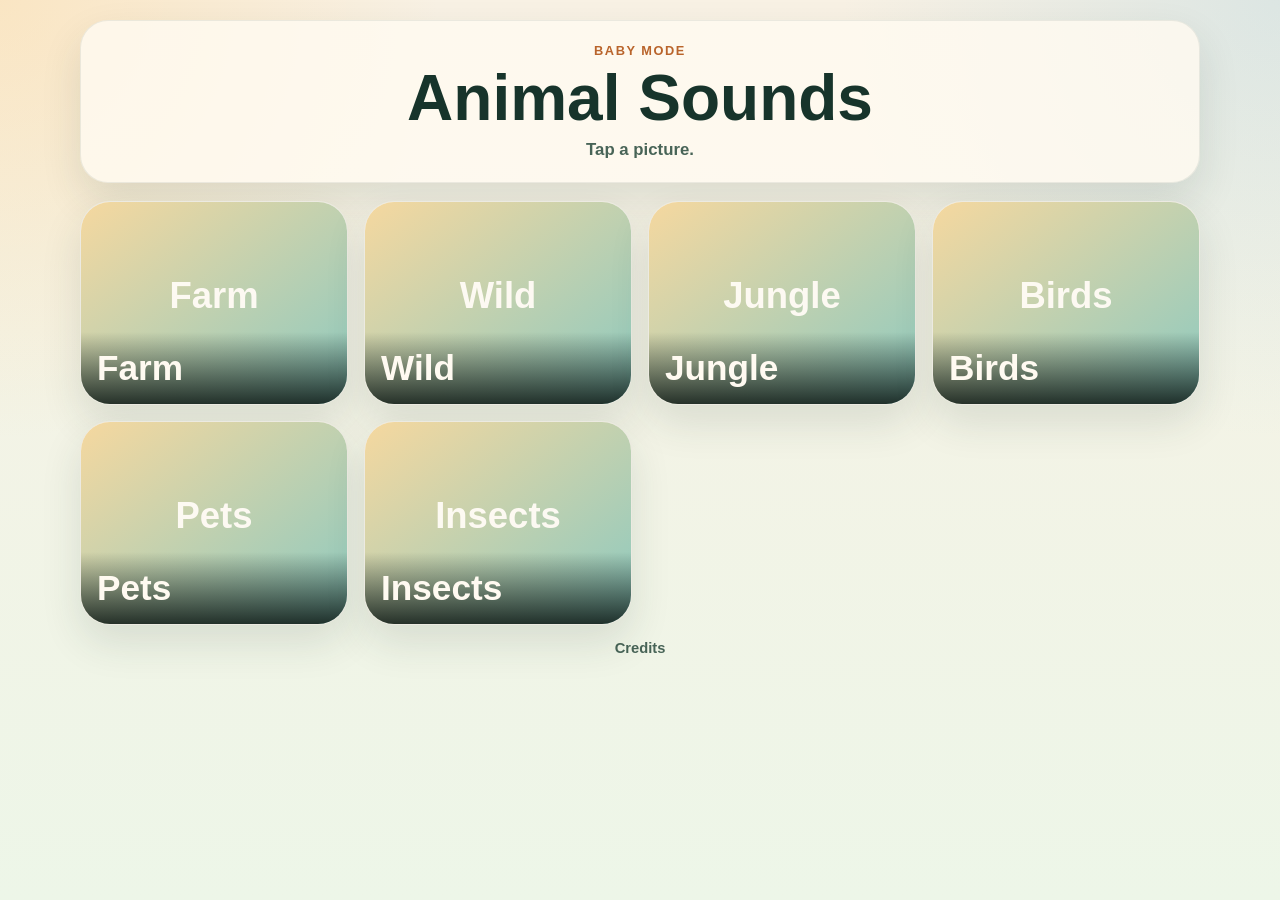
==== commit 19fbbf4a: "sound and image fixed" ====
--- a/index.html
+++ b/index.html
@@ -32,6 +32,10 @@
           <section id="animalGrid" class="animal-grid" aria-live="polite"></section>
         </section>
       </main>
+
+      <footer class="page-footer">
+        <a class="credits-link" href="credits.html">Credits</a>
+      </footer>
     </div>
 
     <p id="liveStatus" class="sr-only" aria-live="polite"></p>
--- a/styles.css
+++ b/styles.css
@@ -94,6 +94,41 @@
   margin: 0;
   font-family: var(--font-display);
   font-size: clamp(1.6rem, 4vw, 2.4rem);
+}
+
+.page-footer {
+  padding-top: 14px;
+  text-align: center;
+}
+
+.credits-link {
+  color: #486457;
+  font-size: 0.92rem;
+  font-weight: 700;
+  text-decoration: none;
+}
+
+.credits-link:hover,
+.credits-link:focus-visible {
+  text-decoration: underline;
+}
+
+.credits-page {
+  padding: 8px 0 20px;
+}
+
+.credits-list {
+  margin: 18px 0 0;
+  padding: 20px 22px 20px 42px;
+  border: 1px solid var(--line);
+  border-radius: 24px;
+  background: rgba(255, 250, 241, 0.82);
+  box-shadow: var(--shadow);
+}
+
+.credits-list li {
+  margin: 0 0 12px;
+  line-height: 1.5;
 }
 
 .category-grid,
